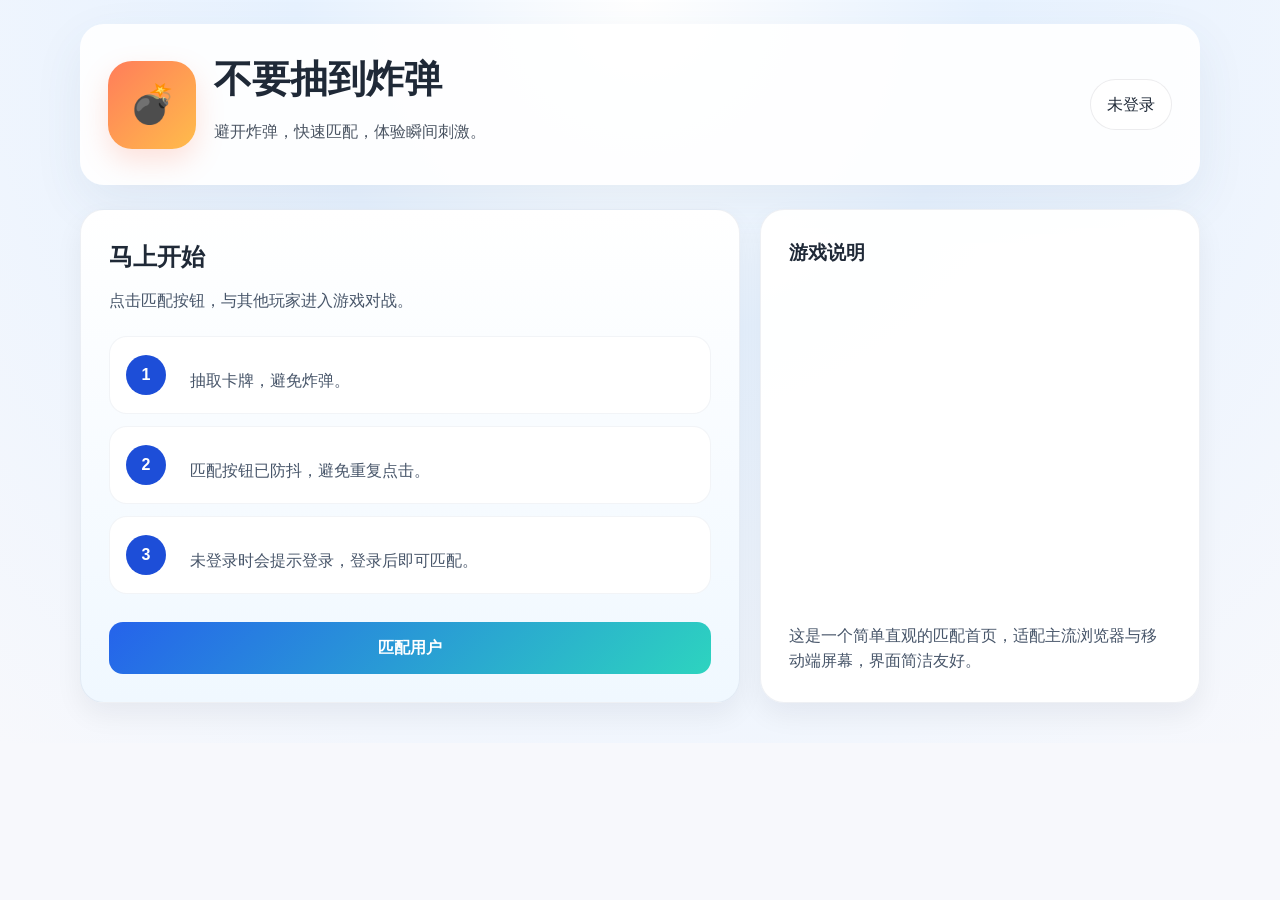
==== index.html @ 6fd65a2a "v0.1 起始页&匹配玩家页" ====
<!DOCTYPE html>
<html lang="zh-CN">
<head>
  <meta charset="UTF-8" />
  <meta name="viewport" content="width=device-width, initial-scale=1.0" />
  <title>不要抽到炸弹</title>
  <link rel="stylesheet" href="styles.css" />
</head>
<body data-page="home">
  <div class="page-shell">
    <header class="hero">
      <div class="brand">
        <div class="logo">💣</div>
        <div>
          <h1>不要抽到炸弹</h1>
          <p class="tagline">避开炸弹，快速匹配，体验瞬间刺激。</p>
        </div>
      </div>
      <div class="user-panel" id="userPanel"></div>
    </header>

    <main class="content">
      <section class="card highlight">
        <div class="section-head">
          <h2>马上开始</h2>
          <p>点击匹配按钮，与其他玩家进入游戏对战。</p>
        </div>
        <div class="rule-list">
          <div class="rule-item">
            <strong>1</strong>
            <p>抽取卡牌，避免炸弹。</p>
          </div>
          <div class="rule-item">
            <strong>2</strong>
            <p>匹配按钮已防抖，避免重复点击。</p>
          </div>
          <div class="rule-item">
            <strong>3</strong>
            <p>未登录时会提示登录，登录后即可匹配。</p>
          </div>
        </div>
        <button id="matchButton" class="primary-button" type="button">匹配用户</button>
      </section>

      <section class="card tips-card">
        <h3>游戏说明</h3>
        <p>这是一个简单直观的匹配首页，适配主流浏览器与移动端屏幕，界面简洁友好。</p>
      </section>
    </main>
  </div>

  <div class="modal-mask hidden" id="loginModal">
    <div class="modal-card">
      <button class="close-button" id="closeModalButton" aria-label="关闭登录弹窗">×</button>
      <h2>登录后即可匹配</h2>
      <p>请输入昵称，快速开始游戏。</p>
      <form id="loginForm">
        <label>
          昵称
          <input id="nicknameInput" type="text" maxlength="12" placeholder="你的昵称" required />
        </label>
        <label>
          头像 URL（可选）
          <input id="avatarInput" type="url" placeholder="https://..." />
        </label>
        <button class="primary-button" type="submit">登录并匹配</button>
      </form>
      <p class="small-note">登录信息仅保存在本地浏览器。</p>
    </div>
  </div>

  <script src="main.js"></script>
</body>
</html>
---- styles.css ----
:root {
  color-scheme: light;
  font-family: "Noto Sans SC", "Segoe UI", Roboto, Arial, sans-serif;
  background-color: #f7f8fc;
  color: #1f2937;
  font-size: 16px;
}

* {
  box-sizing: border-box;
}

html,
body {
  margin: 0;
  min-height: 100%;
}

body {
  background: radial-gradient(circle at top, #ffffff 0%, #e7f2ff 35%, #f7f8fc 100%);
  line-height: 1.6;
}

.page-shell {
  width: min(1120px, calc(100% - 24px));
  margin: 0 auto;
  padding: 24px 0 40px;
}

.hero {
  display: flex;
  align-items: center;
  justify-content: space-between;
  gap: 20px;
  padding: 24px 28px;
  border-radius: 24px;
  background: rgba(255, 255, 255, 0.92);
  box-shadow: 0 18px 50px rgba(61, 84, 111, 0.08);
}

.brand {
  display: flex;
  align-items: center;
  gap: 18px;
}

.logo {
  width: 88px;
  height: 88px;
  border-radius: 24px;
  display: grid;
  place-items: center;
  font-size: 38px;
  background: linear-gradient(135deg, #ff7d5a 0%, #ffbc4b 100%);
  color: #fff;
  box-shadow: 0 12px 28px rgba(255, 125, 90, 0.22);
}

.hero h1,
.hero h2,
.section-head h2,
.tips-card h3 {
  margin: 0;
}

.hero h1 {
  font-size: clamp(2rem, 3vw, 3rem);
}

.tagline {
  margin-top: 10px;
  max-width: 520px;
  color: #4b5563;
}

.user-panel {
  min-width: 180px;
  display: flex;
  justify-content: flex-end;
}

.user-badge {
  display: inline-flex;
  align-items: center;
  gap: 12px;
  padding: 12px 16px;
  border-radius: 999px;
  border: 1px solid rgba(15, 23, 42, 0.08);
  background: #ffffff;
}

.user-avatar {
  width: 46px;
  height: 46px;
  border-radius: 50%;
  object-fit: cover;
  border: 2px solid #fff;
  box-shadow: 0 8px 24px rgba(15, 23, 42, 0.08);
}

.user-name {
  font-weight: 700;
  color: #111827;
}

.content {
  display: grid;
  grid-template-columns: 1.2fr 0.8fr;
  gap: 20px;
  margin-top: 24px;
}

.card {
  border-radius: 24px;
  padding: 28px;
  background: rgba(255, 255, 255, 0.96);
  border: 1px solid rgba(148, 163, 184, 0.16);
  box-shadow: 0 12px 28px rgba(15, 23, 42, 0.06);
}

.highlight {
  background: linear-gradient(180deg, #ffffff 0%, #f0f8ff 100%);
}

.section-head p,
.rule-list p,
.tips-card p,
.match-status p {
  margin: 12px 0 0;
  color: #475569;
}

.rule-list {
  display: grid;
  gap: 12px;
  margin: 22px 0 28px;
}

.rule-item {
  display: grid;
  grid-template-columns: 48px 1fr;
  gap: 16px;
  align-items: center;
  padding: 18px 18px 18px 16px;
  border-radius: 18px;
  background: #ffffff;
  border: 1px solid rgba(148, 163, 184, 0.12);
}

.rule-item strong {
  display: inline-flex;
  align-items: center;
  justify-content: center;
  width: 40px;
  height: 40px;
  border-radius: 50%;
  background: #1d4ed8;
  color: #fff;
  font-size: 1rem;
}

.primary-button,
.secondary-button {
  display: inline-flex;
  align-items: center;
  justify-content: center;
  width: 100%;
  min-height: 52px;
  border: none;
  border-radius: 14px;
  font-size: 1rem;
  font-weight: 700;
  cursor: pointer;
  transition: transform 0.16s ease, background-color 0.16s ease, opacity 0.16s ease;
}

.primary-button {
  background: linear-gradient(135deg, #2563eb 0%, #2dd4bf 100%);
  color: #fff;
}

.secondary-button {
  background: #eef2ff;
  color: #3730a3;
  text-decoration: none;
}

.primary-button:hover,
.secondary-button:hover {
  transform: translateY(-1px);
}

.primary-button:disabled {
  opacity: 0.6;
  cursor: not-allowed;
}

.tips-card {
  display: flex;
  flex-direction: column;
  justify-content: space-between;
}

.tips-card h3 {
  margin-bottom: 14px;
  font-size: 1.2rem;
}

.match-status {
  display: flex;
  flex-direction: column;
  gap: 18px;
}

.match-card {
  display: grid;
  gap: 18px;
}

.match-head {
  display: flex;
  align-items: center;
  justify-content: space-between;
  gap: 16px;
}

.progress-track {
  width: 100%;
  height: 16px;
  border-radius: 999px;
  background: #e2e8f0;
  overflow: hidden;
}

.progress-fill {
  width: 0;
  height: 100%;
  border-radius: 999px;
  background: linear-gradient(90deg, #3b82f6, #14b8a6);
  transition: width 0.35s ease;
}

.player-grid {
  display: grid;
  gap: 14px;
  grid-template-columns: repeat(2, minmax(0, 1fr));
}

.player-card {
  display: flex;
  align-items: center;
  gap: 14px;
  padding: 16px;
  border-radius: 18px;
  background: #f8fafc;
  border: 1px solid rgba(148, 163, 184, 0.18);
}

.player-card.player-self {
  background: linear-gradient(180deg, rgba(59,130,246,0.12), rgba(255,255,255,0.9));
}

.player-card.placeholder {
  opacity: 0.78;
}

.player-avatar {
  width: 52px;
  height: 52px;
  border-radius: 50%;
  object-fit: cover;
  background: #e2e8f0;
}

.placeholder-circle {
  width: 52px;
  height: 52px;
  border-radius: 50%;
  background: linear-gradient(135deg, #e2e8f0 0%, #cbd5e1 100%);
}

.player-info strong {
  display: block;
  font-size: 1rem;
  color: #0f172a;
}

.player-info span {
  color: #475569;
  font-size: 0.95rem;
}

.match-footer {
  display: flex;
  flex-wrap: wrap;
  gap: 12px;
}

.countdown-card {
  display: grid;
  gap: 20px;
  text-align: center;
}

.countdown-card .player-grid {
  grid-template-columns: repeat(3, minmax(0, 1fr));
}

.countdown-circle {
  width: 140px;
  height: 140px;
  margin: 0 auto;
  border-radius: 50%;
  display: grid;
  place-items: center;
  background: radial-gradient(circle, rgba(56,189,248,0.22) 0%, rgba(14,165,233,0.08) 70%);
  box-shadow: inset 0 0 0 1px rgba(56,189,248,0.12);
}

.countdown-circle span {
  font-size: 3.2rem;
  font-weight: 800;
  color: #0f172a;
}

.action-group {
  margin-top: 24px;
}

.modal-mask {
  position: fixed;
  inset: 0;
  background: rgba(15, 23, 42, 0.52);
  display: grid;
  place-items: center;
  z-index: 20;
}

.hidden {
  display: none !important;
}

.modal-card {
  width: min(420px, calc(100% - 32px));
  padding: 28px 24px;
  background: #ffffff;
  border-radius: 24px;
  box-shadow: 0 28px 60px rgba(15, 23, 42, 0.16);
  position: relative;
}

.close-button {
  position: absolute;
  right: 16px;
  top: 16px;
  width: 36px;
  height: 36px;
  border: none;
  border-radius: 50%;
  background: #f1f5f9;
  color: #334155;
  font-size: 1.3rem;
  cursor: pointer;
}

#loginForm {
  display: grid;
  gap: 16px;
  margin-top: 20px;
}

#loginForm label {
  display: grid;
  gap: 8px;
  font-weight: 600;
  color: #0f172a;
}

#loginForm input {
  width: 100%;
  min-height: 46px;
  padding: 12px 14px;
  border-radius: 14px;
  border: 1px solid rgba(148, 163, 184, 0.38);
  background: #f8fafc;
  color: #0f172a;
}

#loginForm input:focus {
  outline: 2px solid rgba(59, 130, 246, 0.3);
}

.small-note {
  margin-top: 10px;
  color: #64748b;
  font-size: 0.93rem;
}

@media (max-width: 820px) {
  .hero,
  .content {
    flex-direction: column;
  }

  .hero {
    align-items: flex-start;
  }

  .content {
    grid-template-columns: 1fr;
  }

  .user-panel {
    width: 100%;
    justify-content: flex-start;
  }
}

@media (max-width: 520px) {
  .page-shell {
    padding: 16px 0 32px;
  }

  .hero {
    padding: 20px 18px;
  }

  .logo {
    width: 72px;
    height: 72px;
    font-size: 30px;
  }

  .card {
    padding: 20px;
  }

  .match-head {
    flex-direction: column;
    align-items: flex-start;
  }

  .player-grid {
    grid-template-columns: 1fr;
  }

  .countdown-card .player-grid {
    grid-template-columns: 1fr;
  }

  .countdown-circle {
    width: 120px;
    height: 120px;
  }

  .rule-item {
    grid-template-columns: 40px 1fr;
    padding: 16px;
  }

  .primary-button,
  .secondary-button {
    min-height: 48px;
  }
}
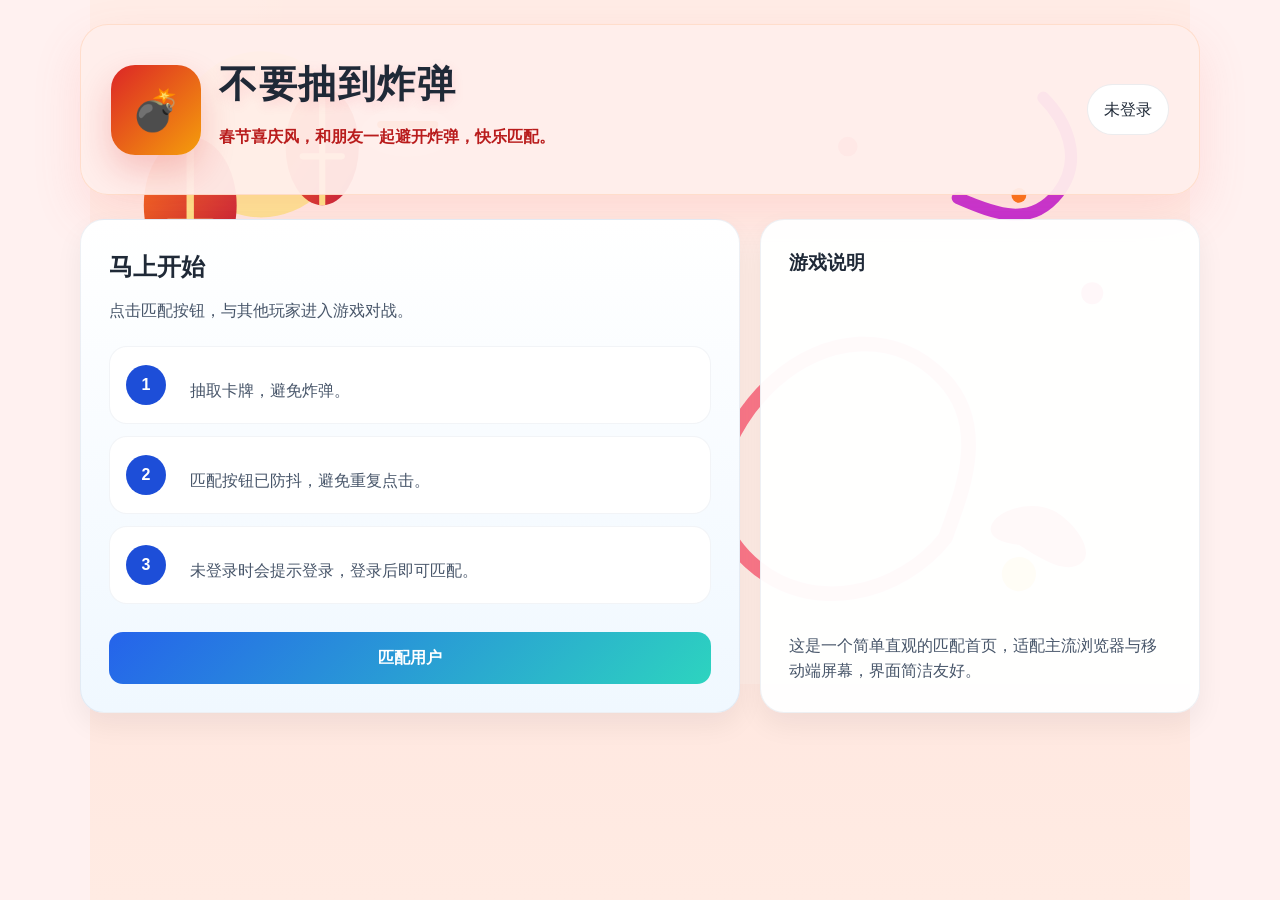
==== commit f6ac4614: "Add GitHub Copilot settings for ignored pull request branches" ====
--- a/index.html
+++ b/index.html
@@ -13,7 +13,7 @@
         <div class="logo">💣</div>
         <div>
           <h1>不要抽到炸弹</h1>
-          <p class="tagline">避开炸弹，快速匹配，体验瞬间刺激。</p>
+          <p class="tagline">春节喜庆风，和朋友一起避开炸弹，快乐匹配。</p>
         </div>
       </div>
       <div class="user-panel" id="userPanel"></div>
--- a/styles.css
+++ b/styles.css
@@ -17,7 +17,15 @@
 }
 
 body {
-  background: radial-gradient(circle at top, #ffffff 0%, #e7f2ff 35%, #f7f8fc 100%);
+  min-height: 100vh;
+  background-color: #fff1f0;
+  background-image:
+    url('background-festival.svg'),
+    radial-gradient(circle at top left, rgba(255, 255, 255, 0.9), transparent 24%),
+    linear-gradient(180deg, #fff1f0 0%, #ffe3dc 42%, #ffebe3 100%);
+  background-repeat: no-repeat;
+  background-position: top center;
+  background-size: 1100px auto;
   line-height: 1.6;
 }
 
@@ -32,28 +40,29 @@
   align-items: center;
   justify-content: space-between;
   gap: 20px;
-  padding: 24px 28px;
+  padding: 28px 30px;
+  border-radius: 28px;
+  background: rgba(255, 239, 235, 0.95);
+  border: 1px solid rgba(251, 146, 60, 0.18);
+  box-shadow: 0 20px 50px rgba(245, 101, 100, 0.14);
+}
+
+.brand {
+  display: flex;
+  align-items: center;
+  gap: 18px;
+}
+
+.logo {
+  width: 90px;
+  height: 90px;
   border-radius: 24px;
-  background: rgba(255, 255, 255, 0.92);
-  box-shadow: 0 18px 50px rgba(61, 84, 111, 0.08);
-}
-
-.brand {
-  display: flex;
-  align-items: center;
-  gap: 18px;
-}
-
-.logo {
-  width: 88px;
-  height: 88px;
-  border-radius: 24px;
   display: grid;
   place-items: center;
-  font-size: 38px;
-  background: linear-gradient(135deg, #ff7d5a 0%, #ffbc4b 100%);
+  font-size: 40px;
+  background: linear-gradient(135deg, #dc2626 0%, #f59e0b 100%);
   color: #fff;
-  box-shadow: 0 12px 28px rgba(255, 125, 90, 0.22);
+  box-shadow: 0 16px 34px rgba(220, 38, 38, 0.22);
 }
 
 .hero h1,
@@ -64,13 +73,16 @@
 }
 
 .hero h1 {
+  letter-spacing: 0.04em;
+  text-shadow: 0 4px 12px rgba(244, 63, 94, 0.15);
   font-size: clamp(2rem, 3vw, 3rem);
 }
 
 .tagline {
   margin-top: 10px;
   max-width: 520px;
-  color: #4b5563;
+  color: #b91c1c;
+  font-weight: 600;
 }
 
 .user-panel {
